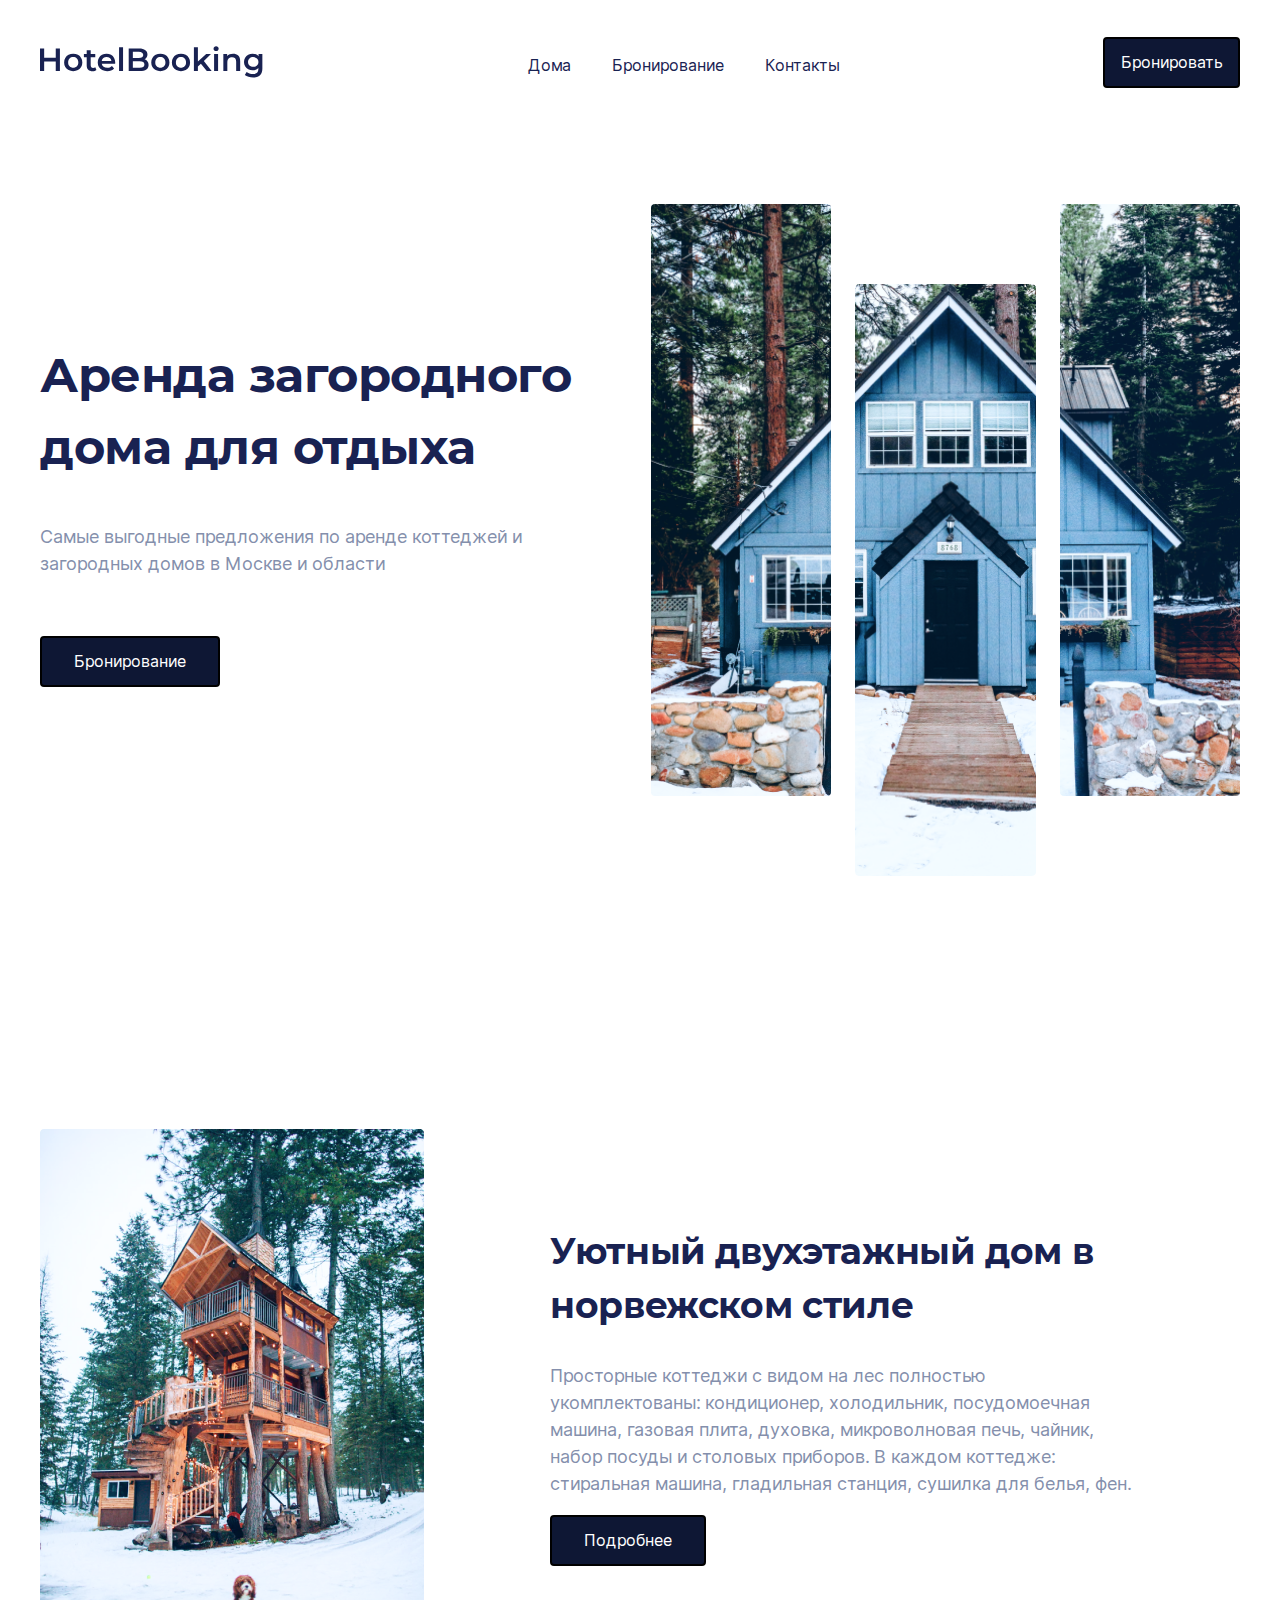
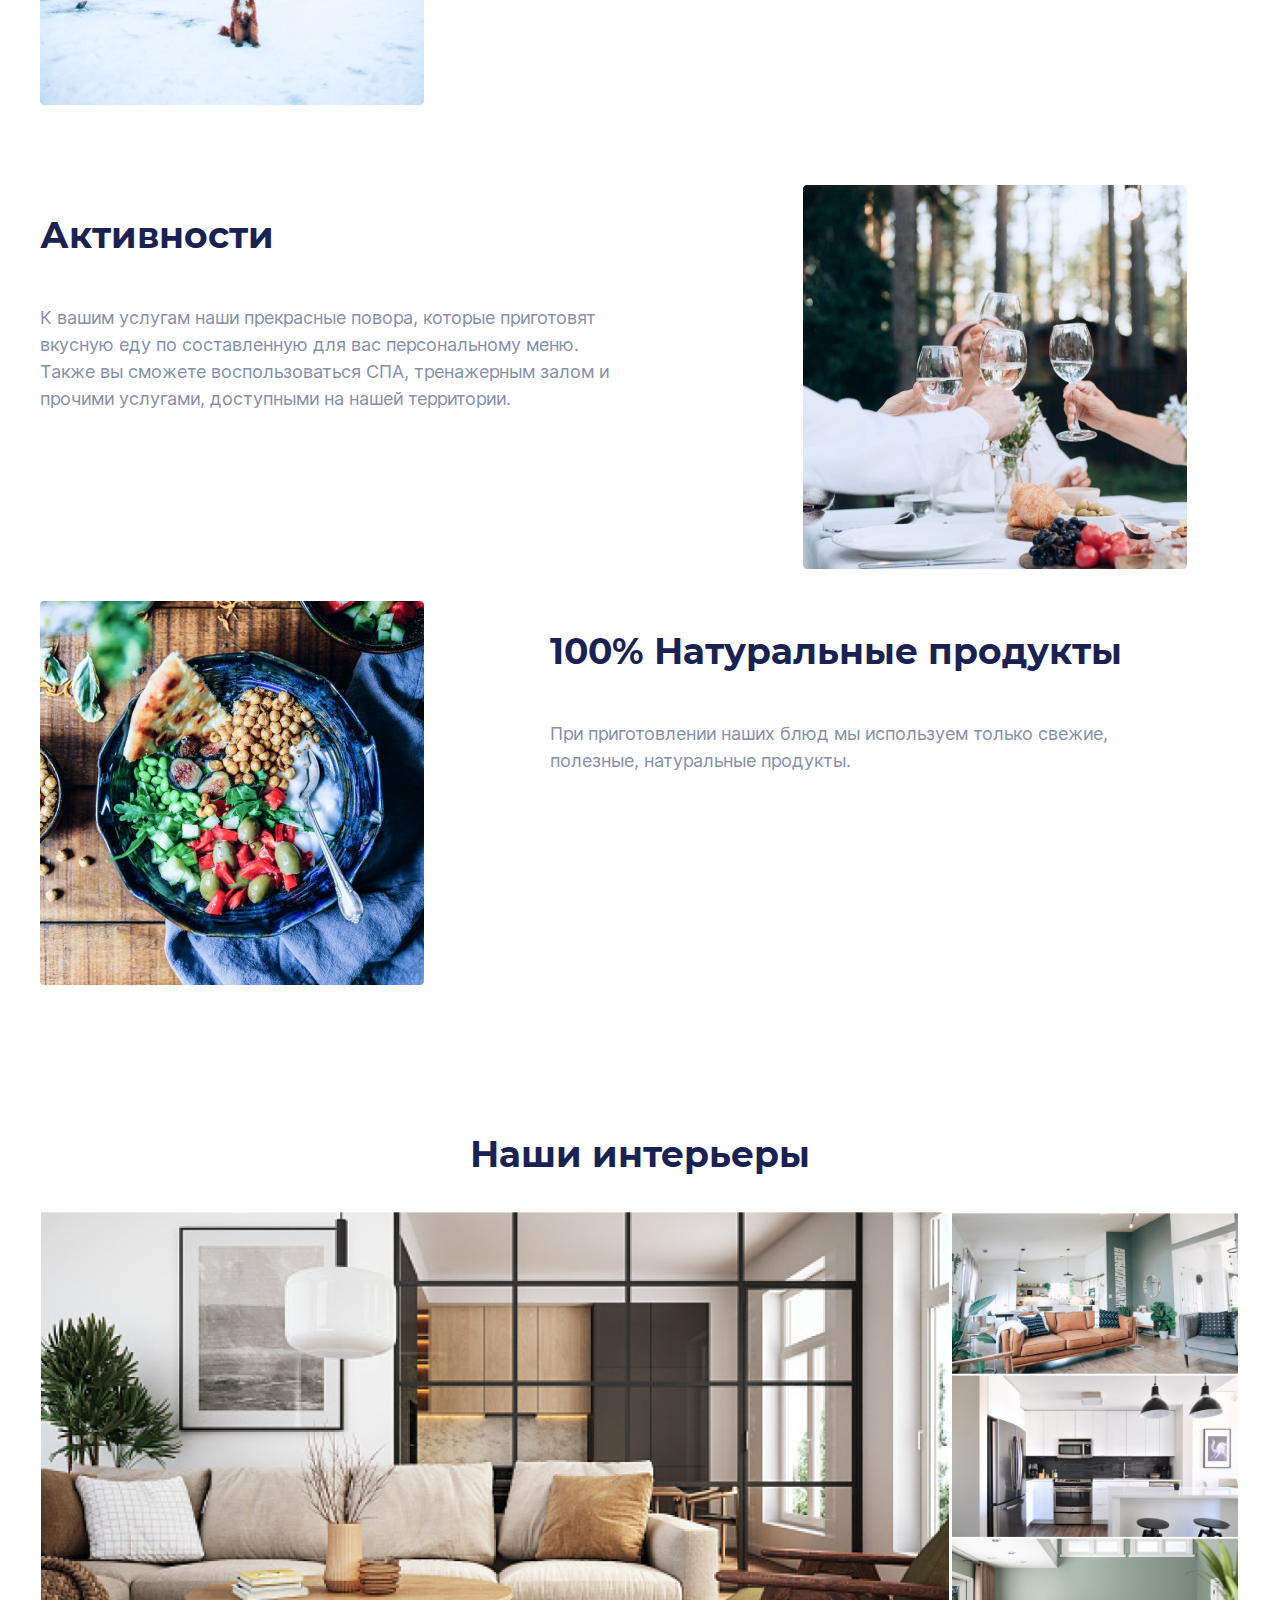
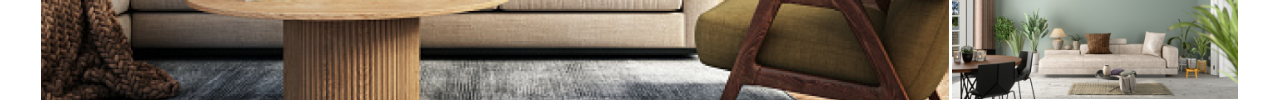
==== index.html @ 52846fe8 "add two sections" ====
<!DOCTYPE html>
<html lang="ru">
<head>
	<meta charset="UTF-8">
	<title>HotelBooking</title>
	<link href="page/index.css" rel="stylesheet">
</head>
<body class="page">
	<header class="header">
		<div class="header__content">
			<div class="header__logo"></div>
			<nav class="header__menu">
				<a class="header__menu-link ">Дома</a>
				<a class="header__menu-link ">Бронирование</a>
				<a class="header__menu-link ">Контакты</a>
			</nav>
			<div class="header__book-btn">
				<button class="default-btn default-btn_header">Бронировать</button>
			</div>
		</div>
	</header>
	<main class="content">
		<section class="first">
				<div class="first__content">
					<div class="text-area first__item">
						<h2 class="section-title section-title_first">Аренда загородного дома для отдыха</h2>
						<h3 class="section-subtitle section-subtitle_first">Самые выгодные предложения по аренде коттеджей и
							загородных домов в Москве и области</h3>
						<div class="first__book-btn">
							<button class="default-btn default-btn_page">Бронирование</button>
						</div>
					</div>
					<figure class="image-area_1 first__item"><img alt="дом левая часть" class="first__image"
																  src="./images/meritt-thomas-u-Hb93V6IWI-unsplash_1.png">
					</figure>
					<figure class="image-area_2 first__item"><img alt="дом средная часть" class="first__image first__image_absolute"
																  src="./images/meritt-thomas-u-Hb93V6IWI-unsplash_2.png">
					</figure>
					<figure class="image-area_3 first__item"><img alt="дом правая часть" class="first__image"
																  src="./images/meritt-thomas-u-Hb93V6IWI-unsplash_3.png">
					</figure>
				</div>
		</section>

		<section class="about">
				<div class="about__content">
					<img class="about__image" src="./images/image_13.png" alt="высокий дом и собака">
					<div class="about__text">
						<h2 class="about__title">Уютный двухэтажный дом в норвежском стиле</h2>
						<p class="about__paragraph">Просторные коттеджи с видом на лес полностью укомплектованы: кондиционер,
							холодильник, посудомоечная машина, газовая плита, духовка, микроволновая печь,
							чайник, набор посуды и столовых приборов. В каждом коттедже: стиральная машина, гладильная станция,
							сушилка для белья, фен.</p>
						<div class="about__btn">
							<button class="default-btn default-btn_page">Подробнее</button>
						</div>
					</div>
				</div>
		</section>

		<section class="activities">
			<ul class="activity__list">
				<li class="activity__item">
					<div class="activity__content">
						<h2 class="activity__title">Активности</h2>
						<p class="activity__text">
							К вашим услугам наши прекрасные повора,
							которые приготовят вкусную еду по составленную для вас персональному меню.
							 Также вы сможете воспользоваться СПА,
							тренажерным залом и прочими услугами, доступными на нашей территории.
						</p>
					</div>
					<img src="./images/image_21.png" alt="звон бакалов" class="activity__image">
				</li>
				<li class="activity__item">
					<img src="./images/image_18.jpg" alt="блюдо с фасолью" class="activity__image">
					<div class="activity__content">
						<h2 class="activity__title">100% Натуральные продукты</h2>
						<p class="activity__text">
							При приготовлении наших блюд мы используем только свежие, полезные,
							натуральные продукты.
						</p>
					</div>
				</li>
			</ul>
		</section>
		<section class="interiors">
			<h2 class="interiors__title">Наши интерьеры</h2>
			<ul class="interiors__list">
				<li class="interiors__item"><img src="images/image_22.png" class="interiors__image-main"></li>
				<li class="interiors__item">
					<ul class="interiors__multi-items">
						<li class="interiors__item"><img src="images/image_25.png" class="interiors__image"></li>
						<li class="interiors__item"><img src="images/image_26.png" class="interiors__image"></li>
						<li class="interiors__item"><img src="images/image_27.png" class="interiors__image"></li>
					</ul>
				</li>
			</ul>
		</section>

	</main>
</body>
</html>
---- page/index.css ----
@import url(../vendor/normalize.css);
@import url(../fonts/fonts.css);
@import url(../blocks/page/page.css);
@import url(../blocks/content/content.css);

@import url(../blocks/default-btn/default-btn.css);
@import url(../blocks/default-btn/_header/default-btn_header.css);
@import url(../blocks/default-btn/_page/default-btn_page.css);

@import url(../blocks/section-title/section-title.css);
@import url(../blocks/section-subtitle/section-subtitle.css);

@import url(../blocks/container/container.css);

@import url(../blocks/header/header.css);
@import url(../blocks/header/__content/header__content.css);
@import url(../blocks/header/__logo/header__logo.css);
@import url(../blocks/header/__menu/header__menu.css);
@import url(../blocks/header/__book-btn/header__book-btn.css);
@import url(../blocks/header/__menu-link/header__menu-link.css);

@import url(../blocks/first/first.css);
@import url(../blocks/first/__content/first__content.css);
@import url(../blocks/section-title/_first/section-first_title.css);
@import url(../blocks/section-subtitle/_first/section-subtitle_first.css);
@import url(../blocks/first/__book-btn/first__book-btn.css);
@import url(../blocks/first/__item/first__item.css);
@import url(../blocks/first/__image/first__image.css);

@import url(../blocks/about/about.css);
@import url(../blocks/about/__content/about__content.css);
@import url(../blocks/about/__btn/about__btn.css);
@import url(../blocks/about/__image/about__image.css);
@import url(../blocks/about/__paragraph/about__paragraph.css);
@import url(../blocks/about/__text/about__text.css);
@import url(../blocks/about/__title/about__title.css);

@import url(../blocks/activities/activites.css);
@import url(../blocks/activity/activity.css);
@import url(../blocks/activity/__image/activity__image.css);
@import url(../blocks/activity/__list/activity__list.css);
@import url(../blocks/activity/__item/activity__item.css);
@import url(../blocks/activity/__title/activity__title.css);
@import url(../blocks/activity/__text/activity__text.css);
@import url(../blocks/activity/__content/activity_content.css);

@import url(../blocks/interiors/interiors.css);
@import url(../blocks/interiors/__title/interiors__title.css);
@import url(../blocks/interiors/__list/interiors__list.css);
@import url(../blocks/interiors/__item/interiors__item.css);
@import url(../blocks/interiors/__image/interiors__image.css);
@import url(../blocks/interiors/__image-main/interiors__image-main.css);
@import url(../blocks/interiors/__multi-items/interiors__multi-items.css);
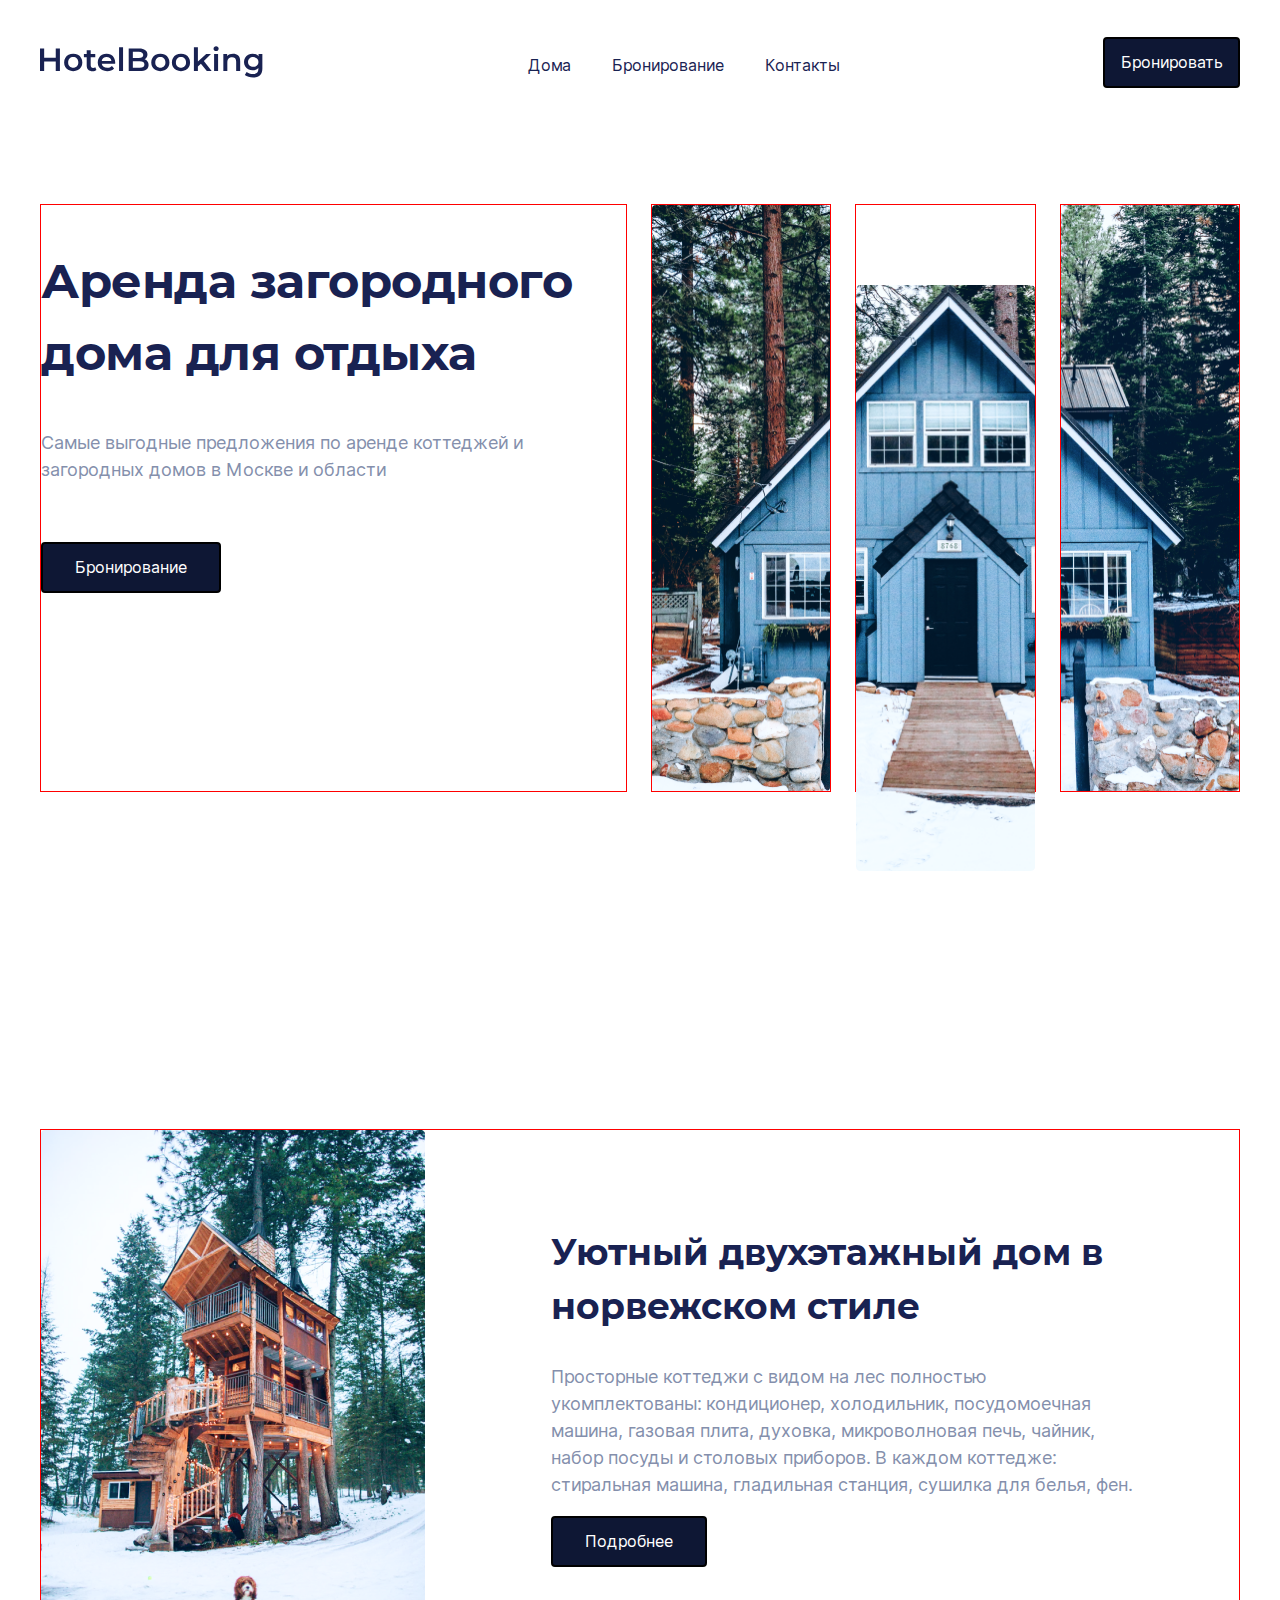
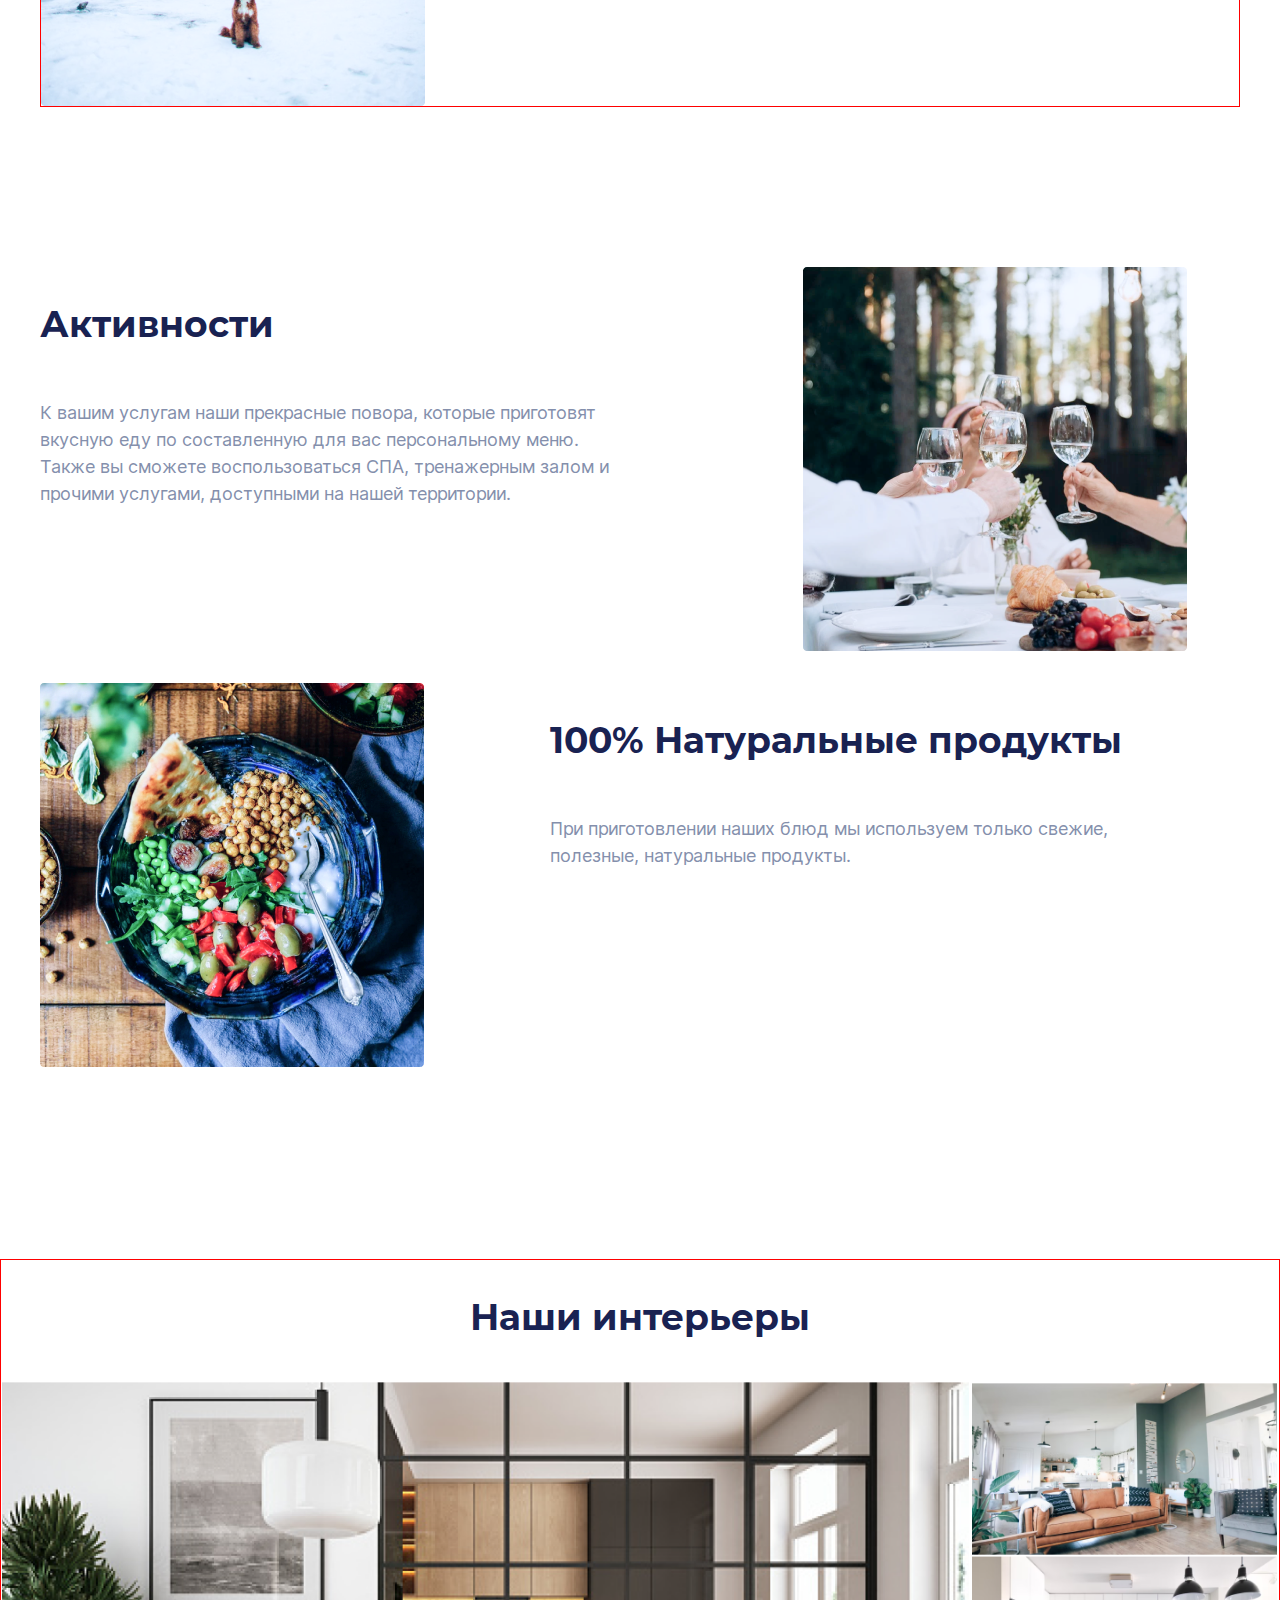
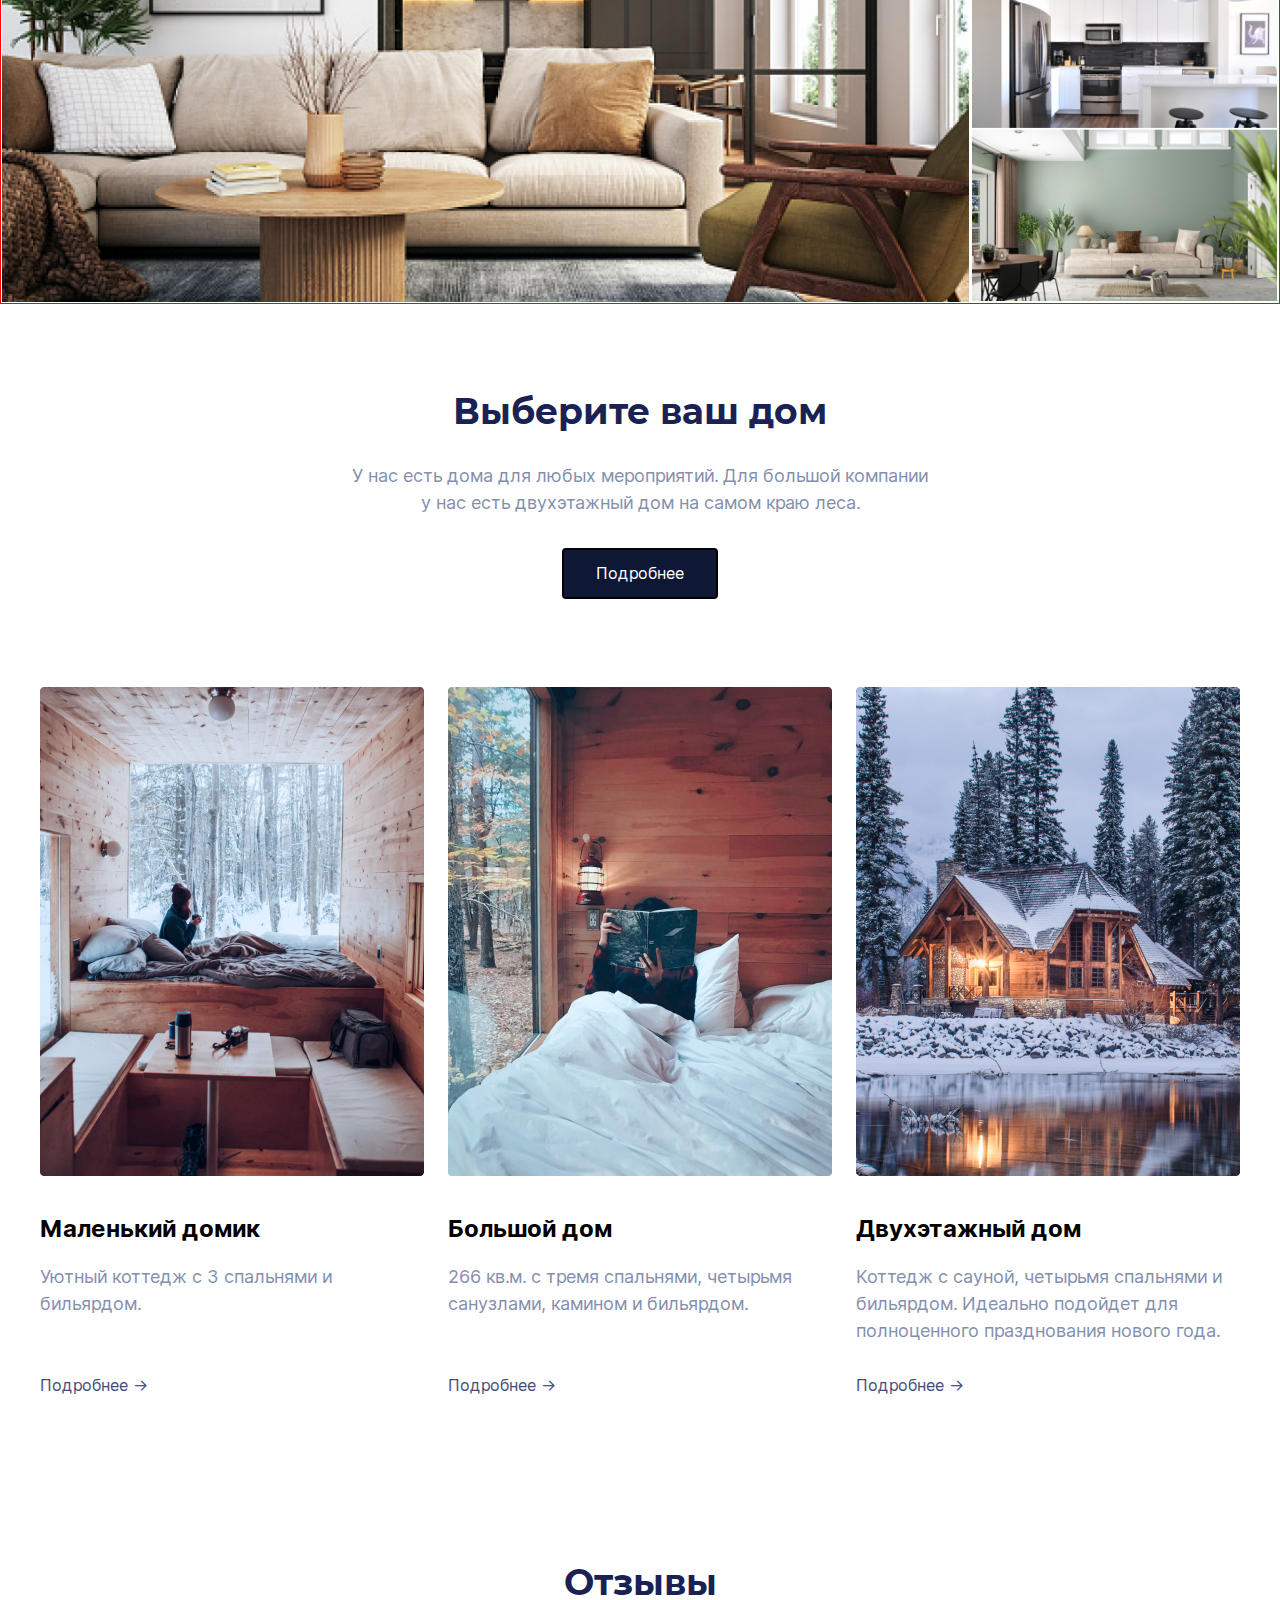
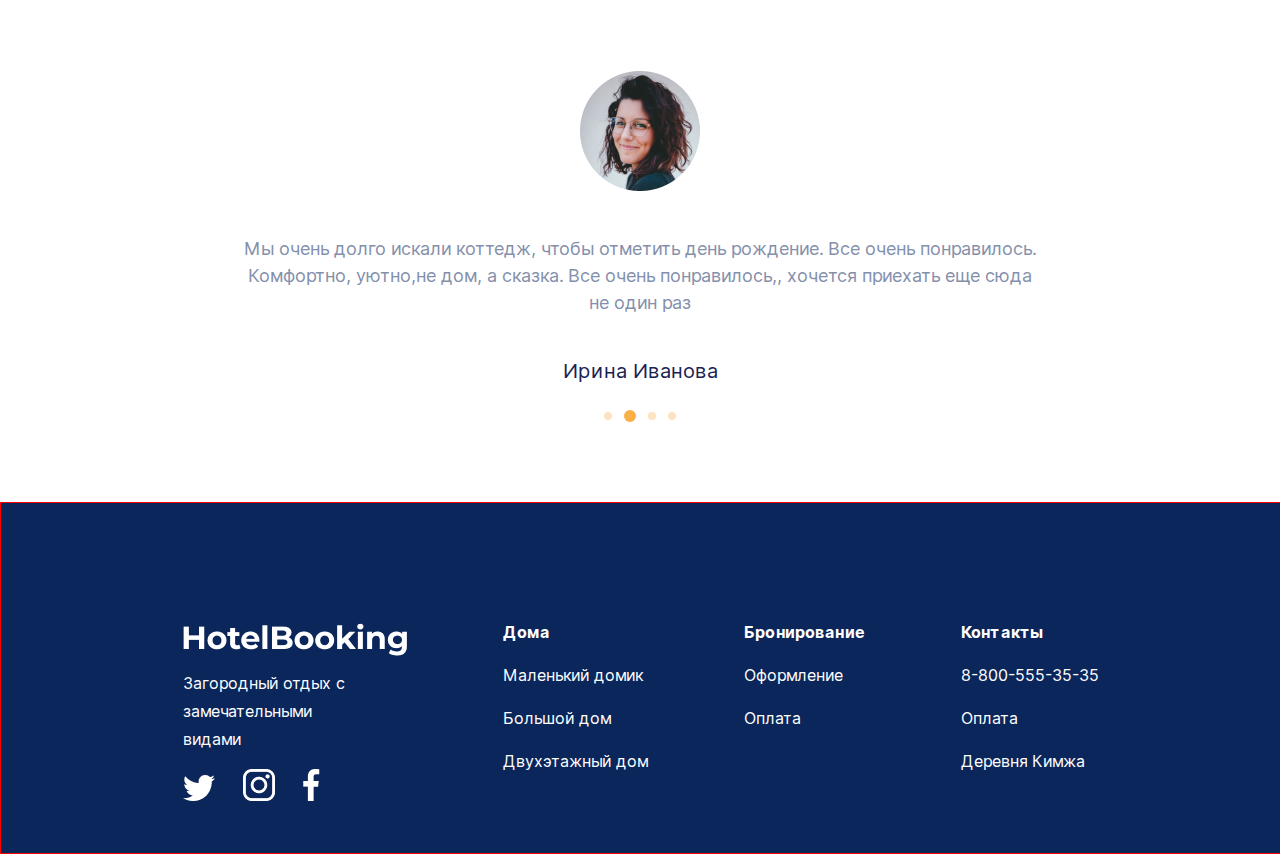
==== commit 746f19fd: "красные  секции на проверку" ====
--- a/index.html
+++ b/index.html
@@ -6,7 +6,8 @@
 	<link href="page/index.css" rel="stylesheet">
 </head>
 <body class="page">
-	<header class="header">
+<header class="header">
+	<div class="container">
 		<div class="header__content">
 			<div class="header__logo"></div>
 			<nav class="header__menu">
@@ -18,88 +19,206 @@
 				<button class="default-btn default-btn_header">Бронировать</button>
 			</div>
 		</div>
-	</header>
-	<main class="content">
-		<section class="first">
-				<div class="first__content">
-					<div class="text-area first__item">
-						<h2 class="section-title section-title_first">Аренда загородного +	</div>
+</header>
+
+<main>
+	<section class="first">
+		<div class="container">
+			<div class="first__content">
+				<div class="text-area first__item">
+					<h2 class="first__title">Аренда загородного  дома для отдыха</h2>
-						<h3 class="section-subtitle section-subtitle_first">Самые выгодные предложения по аренде коттеджей и
-							загородных домов в Москве и области</h3>
-						<div class="first__book-btn">
-							<button class="default-btn default-btn_page">Бронирование</button>
+					<h3 class="subtitle first__subtitle">Самые выгодные предложения по аренде коттеджей и
+						загородных домов в Москве и области</h3>
+					<div class="first__book-btn">
+						<button class="default-btn default-btn_page">Бронирование</button>
+					</div>
+				</div>
+				<figure class="image-area_1 first__item"><img alt="дом левая часть" class="first__image"
+				                                              src="./images/meritt-thomas-u-Hb93V6IWI-unsplash_1.png">
+				</figure>
+				<figure class="image-area_2 first__item"><img alt="дом средная часть"
+				                                              class="first__image first__image_absolute"
+				                                              src="./images/meritt-thomas-u-Hb93V6IWI-unsplash_2.png">
+				</figure>
+				<figure class="image-area_3 first__item"><img alt="дом правая часть" class="first__image"
+				                                              src="./images/meritt-thomas-u-Hb93V6IWI-unsplash_3.png">
+				</figure>
+			</div>
+		</div>
+	</section>
+
+	<section class="about">
+		<div class="container">
+			<div class="about__content">
+				<img class="about__image" src="./images/image_13.png" alt="высокий дом и собака">
+				<div class="about__text">
+					<h2 class="title about__title">Уютный двухэтажный дом в норвежском стиле</h2>
+					<p class="subtitle about__paragraph">Просторные коттеджи с видом на лес полностью укомплектованы:
+						кондиционер,
+						холодильник, посудомоечная машина, газовая плита, духовка, микроволновая печь,
+						чайник, набор посуды и столовых приборов. В каждом коттедже: стиральная машина, гладильная
+						станция,
+						сушилка для белья, фен.</p>
+					<div class="about__btn">
+						<button class="default-btn default-btn_page">Подробнее</button>
+					</div>
+				</div>
+			</div>
+		</div>
+	</section>
+
+	<div class="container">
+	<section class="activities">
+		<ul class="activity__list">
+			<li class="activity__item">
+				<div class="activity__content">
+					<h2 class="title activity__title">Активности</h2>
+					<p class="subtitle activity__text">
+						К вашим услугам наши прекрасные повора,
+						которые приготовят вкусную еду по составленную для вас персональному меню.
+						Также вы сможете воспользоваться СПА,
+						тренажерным залом и прочими услугами, доступными на нашей территории.
+					</p>
+				</div>
+				<img src="./images/image_21.png" alt="звон бакалов" class="activity__image">
+			</li>
+			<li class="activity__item">
+				<img src="./images/image_18.jpg" alt="блюдо с фасолью" class="activity__image">
+				<div class="activity__content">
+					<h2 class="title activity__title">100% Натуральные продукты</h2>
+					<p class="subtitle activity__text">
+						При приготовлении наших блюд мы используем только свежие, полезные,
+						натуральные продукты.
+					</p>
+				</div>
+			</li>
+		</ul>
+	</section>
+	</div>
+
+
+	<section class="interiors">
+		<h2 class="title interiors__title">Наши интерьеры</h2>
+		<ul class="interiors__list">
+			<li class="interiors__item"><img src="images/image_22.png" class="interiors__image-main"></li>
+			<li class="interiors__item">
+				<ul class="interiors__multi-items">
+					<li class="interiors__item"><img src="images/image_25.png" class="interiors__image"></li>
+					<li class="interiors__item"><img src="images/image_26.png" class="interiors__image"></li>
+					<li class="interiors__item"><img src="images/image_27.png" class="interiors__image"></li>
+				</ul>
+			</li>
+		</ul>
+	</section>
+
+	<section class="reservation">
+		<div class="container">
+			<div class="title reservation__title">Выберите ваш дом</div>
+			<div class="subtitle reservation__subtitle">У нас есть дома для любых мероприятий. Для большой компании у
+				нас
+				есть двухэтажный дом на самом краю леса.
+			</div>
+			<div class="reservation__btn">
+				<button class="default-btn default-btn_page">Подробнее</button>
+			</div>
+			<ul class="reservation__items">
+				<li>
+					<div class="reservation__item">
+						<img src="images/reservation_1.png" class="reservation__image" alt="Маленький домик">
+						<div class="reservation__item-title">Маленький домик</div>
+						<div class="subtitle reservation__item-paragraph">Уютный коттедж с 3 спальнями и бильярдом.
 						</div>
-					</div>
-					<figure class="image-area_1 first__item"><img alt="дом левая часть" class="first__image"
-																  src="./images/meritt-thomas-u-Hb93V6IWI-unsplash_1.png">
-					</figure>
-					<figure class="image-area_2 first__item"><img alt="дом средная часть" class="first__image first__image_absolute"
-																  src="./images/meritt-thomas-u-Hb93V6IWI-unsplash_2.png">
-					</figure>
-					<figure class="image-area_3 first__item"><img alt="дом правая часть" class="first__image"
-																  src="./images/meritt-thomas-u-Hb93V6IWI-unsplash_3.png">
-					</figure>
-				</div>
-		</section>
-
-		<section class="about">
-				<div class="about__content">
-					<img class="about__image" src="./images/image_13.png" alt="высокий дом и собака">
-					<div class="about__text">
-						<h2 class="about__title">Уютный двухэтажный дом в норвежском стиле</h2>
-						<p class="about__paragraph">Просторные коттеджи с видом на лес полностью укомплектованы: кондиционер,
-							холодильник, посудомоечная машина, газовая плита, духовка, микроволновая печь,
-							чайник, набор посуды и столовых приборов. В каждом коттедже: стиральная машина, гладильная станция,
-							сушилка для белья, фен.</p>
-						<div class="about__btn">
-							<button class="default-btn default-btn_page">Подробнее</button>
+						<div class="reservation__item-link">Подробнее &rarr;</div>
+					</div>
+				</li>
+				<li>
+					<div class="reservation__item">
+						<img src="images/reservation_2.png" class="reservation__image" alt="Большой дом">
+						<div class="reservation__item-title">Большой дом</div>
+						<div class="subtitle  reservation__item-paragraph">266 кв.м. с тремя спальнями, четырьмя
+							санузлами,
+							камином и бильярдом.
 						</div>
-					</div>
-				</div>
-		</section>
-
-		<section class="activities">
-			<ul class="activity__list">
-				<li class="activity__item">
-					<div class="activity__content">
-						<h2 class="activity__title">Активности</h2>
-						<p class="activity__text">
-							К вашим услугам наши прекрасные повора,
-							которые приготовят вкусную еду по составленную для вас персональному меню.
-							 -Также вы сможете воспользоваться СПА,
-							тренажерным залом и прочими услугами, доступными на нашей территории.
-						</p>
-					</div>
-					<img src="./images/image_21.png" alt="звон бакалов" class="activity__image">
+						<div class="reservation__item-link">Подробнее &rarr;</div>
+					</div>
 				</li>
-				<li class="activity__item">
-					<img src="./images/image_18.jpg" alt="блюдо с фасолью" class="activity__image">
-					<div class="activity__content">
-						<h2 class="activity__title">100% Натуральные продукты</h2>
-						<p class="activity__text">
-							При приготовлении наших блюд мы используем только свежие, полезные,
-							натуральные продукты.
-						</p>
+				<li>
+					<div class="reservation__item">
+						<img src="images/reservation_3.png" class="reservation__image" alt="Двухэтажный дом">
+						<div class="reservation__item-title">Двухэтажный дом</div>
+						<div class="subtitle  reservation__item-paragraph">Коттедж с сауной, четырьмя спальнями и
+							бильярдом. Идеально подойдет для полноценного празднования нового года.
+						</div>
+						<div class="reservation__item-link">Подробнее &rarr;</div>
 					</div>
 				</li>
 			</ul>
-		</section>
-		<section class="interiors">
-			<h2 class="interiors__title">Наши интерьеры</h2>
-			<ul class="interiors__list">
-				<li class="interiors__item"><img src="images/image_22.png" class="interiors__image-main"></li>
-				<li class="interiors__item">
-					<ul class="interiors__multi-items">
-						<li class="interiors__item"><img src="images/image_25.png" class="interiors__image"></li>
-						<li class="interiors__item"><img src="images/image_26.png" class="interiors__image"></li>
-						<li class="interiors__item"><img src="images/image_27.png" class="interiors__image"></li>
-					</ul>
-				</li>
-			</ul>
-		</section>
-
-	</main>
+		</div>
+	</section>
+
+	<section class="reviews">
+		<div class="container">
+			<div class="title reviews__title">Отзывы</div>
+			<div class="reviews__avatar">
+				<img src="images/reviews_face.png" class="reviews__image" alt="Девушка"></div>
+			<div class="subtitle reviews__subtitle">Мы очень долго искали коттедж, чтобы отметить день рождение.
+				Все очень понравилось. Комфортно, уютно,не дом, а сказка. Все очень понравилось,, хочется приехать еще
+				сюда
+				не один раз
+			</div>
+			<div class="reviews__fio">Ирина Иванова</div>
+			<div class="reviews__tab-control">
+					<div class="reviews__tab-control-item"></div>
+					<div class="reviews__tab-control-item reviews__tab-control-item_selected"></div>
+					<div class="reviews__tab-control-item"></div>
+					<div class="reviews__tab-control-item"></div>
+			</div>
+		</div>
+	</section>
+
+	<footer class="footer">
+		<div class="container">
+			<div class="footer__columns">
+				<div class="footer__column">
+					<img src="images/HotelBooking.png">
+					<p class="footer__info">Загородный отдых с замечательными видами</p>
+					<nav>
+						<a href="#" class="footer__column-link">
+							<img src="./images/twitter.png" alt="иконка_1" class="footer__social-icon"></a>
+						<a href="#" class="footer__column-link">
+							<img src="./images/instagram.png" alt="иконка_2" class="footer__social-icon"></a>
+						<a href="#" class="footer__column-link">
+							<img src="./images/facebook.png" alt="иконка_2" class="footer__social-icon"></a>
+					</nav>
+				</div>
+				<div class="footer__column">
+					<h4 class="footer__column-heading">Дома</h4>
+					<nav class="footer__column-links">
+						<a href="#" class="footer__column-link">Маленький домик</a>
+						<a href="#" class="footer__column-link">Большой дом</a>
+						<a href="#" class="footer__column-link">Двухэтажный дом</a>
+					</nav>
+				</div>
+				<div class="footer__column">
+					<h4 class="footer__column-heading">Бронирование</h4>
+					<nav class="footer__column-links">
+						<a href="#" class="footer__column-link">Оформление</a>
+						<a href="#" class="footer__column-link">Оплата</a>
+					</nav>
+				</div>
+				<div class="footer__column">
+					<h4 class="footer__column-heading">Контакты</h4>
+					<div class="footer__column-links">
+						<p class="footer__column-link">8-800-555-35-35</p>
+						<p class="footer__column-link">Оплата</p>
+						<p class="footer__column-link">Деревня Кимжа</p>
+					</div>
+				</div>
+			</div>
+		</div>
+	</footer>
+</main>
 </body>
 </html>--- a/page/index.css
+++ b/page/index.css
@@ -7,8 +7,8 @@
 @import url(../blocks/default-btn/_header/default-btn_header.css);
 @import url(../blocks/default-btn/_page/default-btn_page.css);
 
-@import url(../blocks/section-title/section-title.css);
-@import url(../blocks/section-subtitle/section-subtitle.css);
+@import url(../blocks/title/title.css);
+@import url(../blocks/subtitle/subtitle.css);
 
 @import url(../blocks/container/container.css);
 
@@ -21,8 +21,8 @@
 
 @import url(../blocks/first/first.css);
 @import url(../blocks/first/__content/first__content.css);
-@import url(../blocks/section-title/_first/section-first_title.css);
-@import url(../blocks/section-subtitle/_first/section-subtitle_first.css);
+@import url(../blocks/first/__title/firts__title.css);
+@import url(../blocks/first/__subtitle/first__subtitle.css);
 @import url(../blocks/first/__book-btn/first__book-btn.css);
 @import url(../blocks/first/__item/first__item.css);
 @import url(../blocks/first/__image/first__image.css);
@@ -53,3 +53,34 @@
 @import url(../blocks/interiors/__multi-items/interiors__multi-items.css);
 
 
+@import url(../blocks/reservation/reservation.css);
+@import url(../blocks/reservation/__btn/reservation__btn.css);
+@import url(../blocks/reservation/__image/reservation__image.css);
+@import url(../blocks/reservation/__item/reservation__item.css);
+@import url(../blocks/reservation/__item-link/reservation__item-link.css);
+@import url(../blocks/reservation/__item-paragraph/reservation__item-paragraph.css);
+@import url(../blocks/reservation/__item-title/reservation__item-title.css);
+@import url(../blocks/reservation/__items/reservation__items.css);
+@import url(../blocks/reservation/__subtitle/reservation__subtitle.css);
+@import url(../blocks/reservation/__title/reservation__title.css);
+
+@import url(../blocks/reviews/reviews.css);
+
+@import url(../blocks/reviews/__title/reviews__title.css);
+@import url(../blocks/reviews/__avatar/reviews__avatar.css);
+@import url(../blocks/reviews/__fio/reviews__fio.css);
+@import url(../blocks/reviews/__subtitle/reviews__subtitle.css);
+@import url(../blocks/reviews/__tab-control/reviews__tab-control.css);
+@import url(../blocks/reviews/__image/reviews__image.css);
+@import url(../blocks/reviews/__tab-control-item/reviews__tab-control-item.css);
+@import url(../blocks/reviews/__tab-control-item/_selected/reviews__tab-control-item_selected.css);
+
+
+@import url(../blocks/footer/footer.css);
+@import url(../blocks/footer/__column/footer__column.css);
+@import url(../blocks/footer/__info/footer__info.css);
+@import url(../blocks/footer/__column-heading/footer__column-heading.css);
+@import url(../blocks/footer/__column-link/footer__column-link.css);
+@import url(../blocks/footer/__column-links/footer__column-links.css);
+@import url(../blocks/footer/__columns/footer__columns.css);
+@import url(../blocks/footer/__social-icon/footer__social-icon.css);
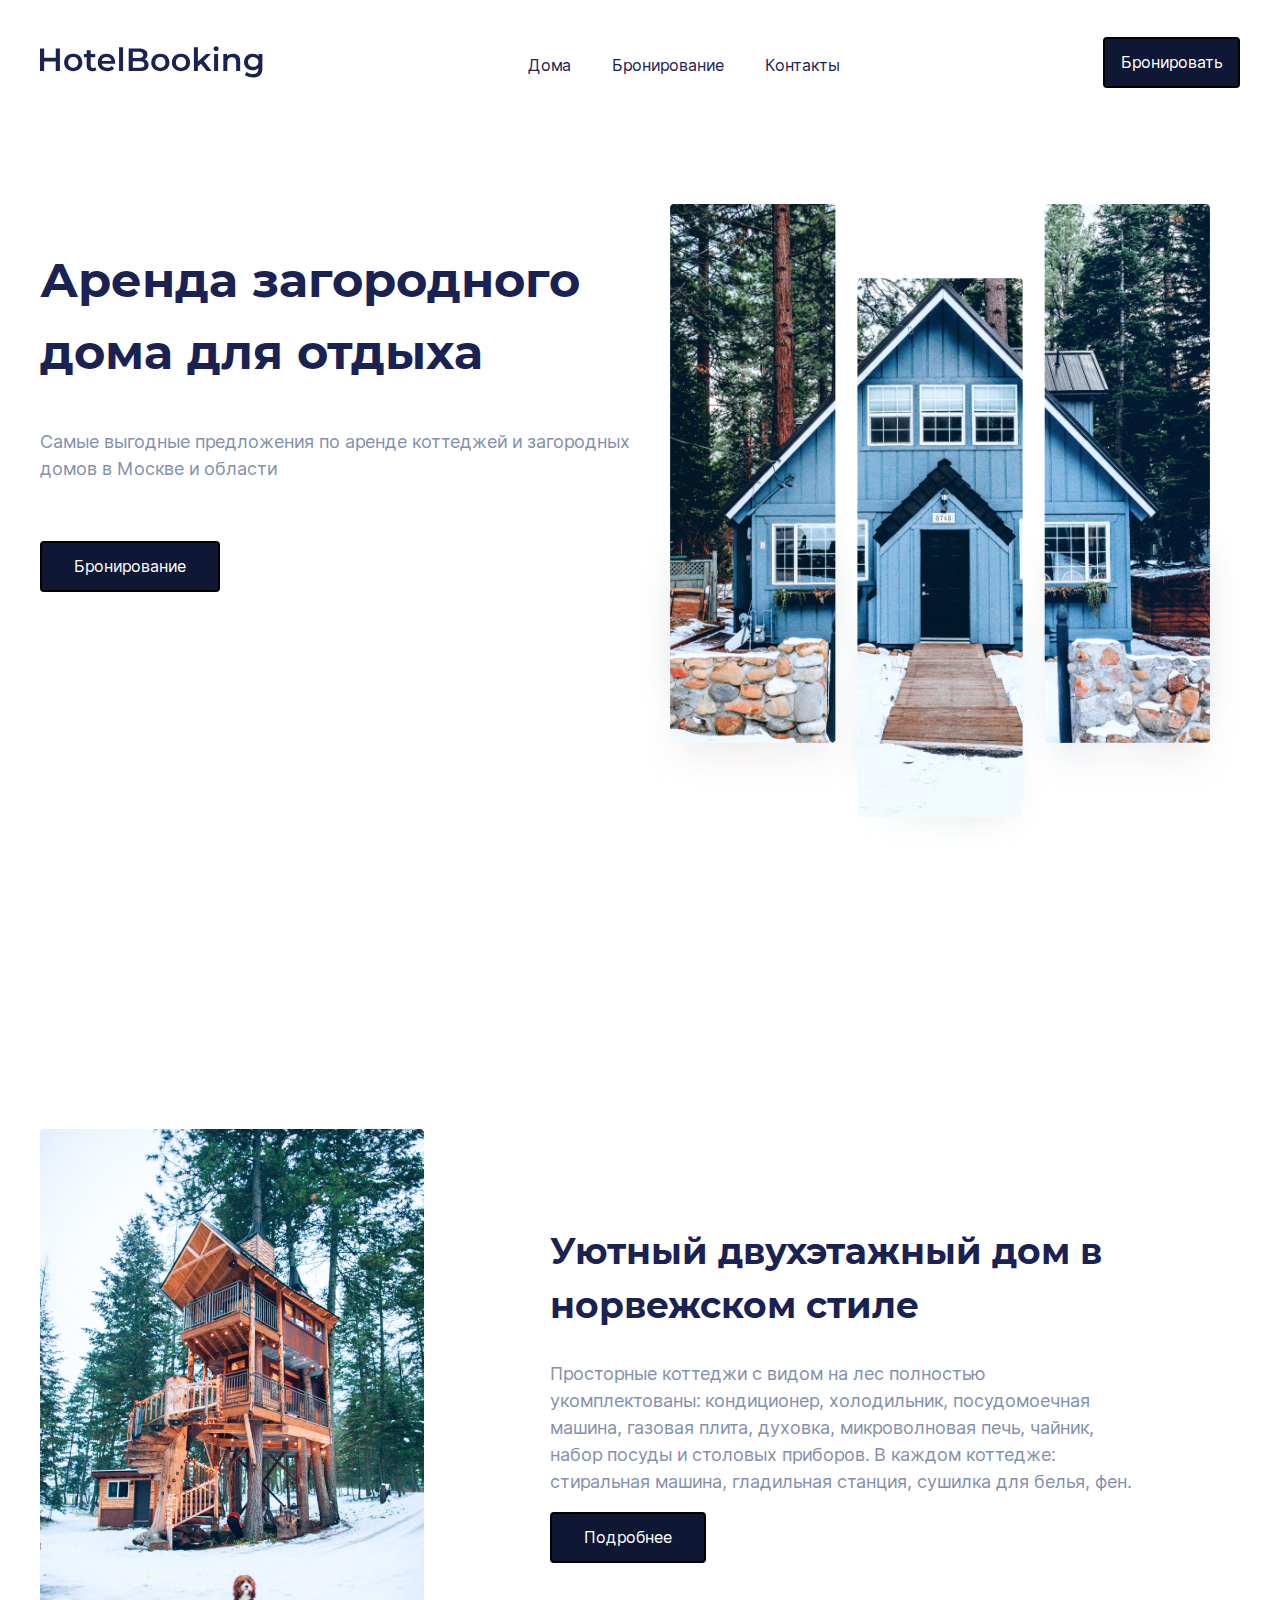
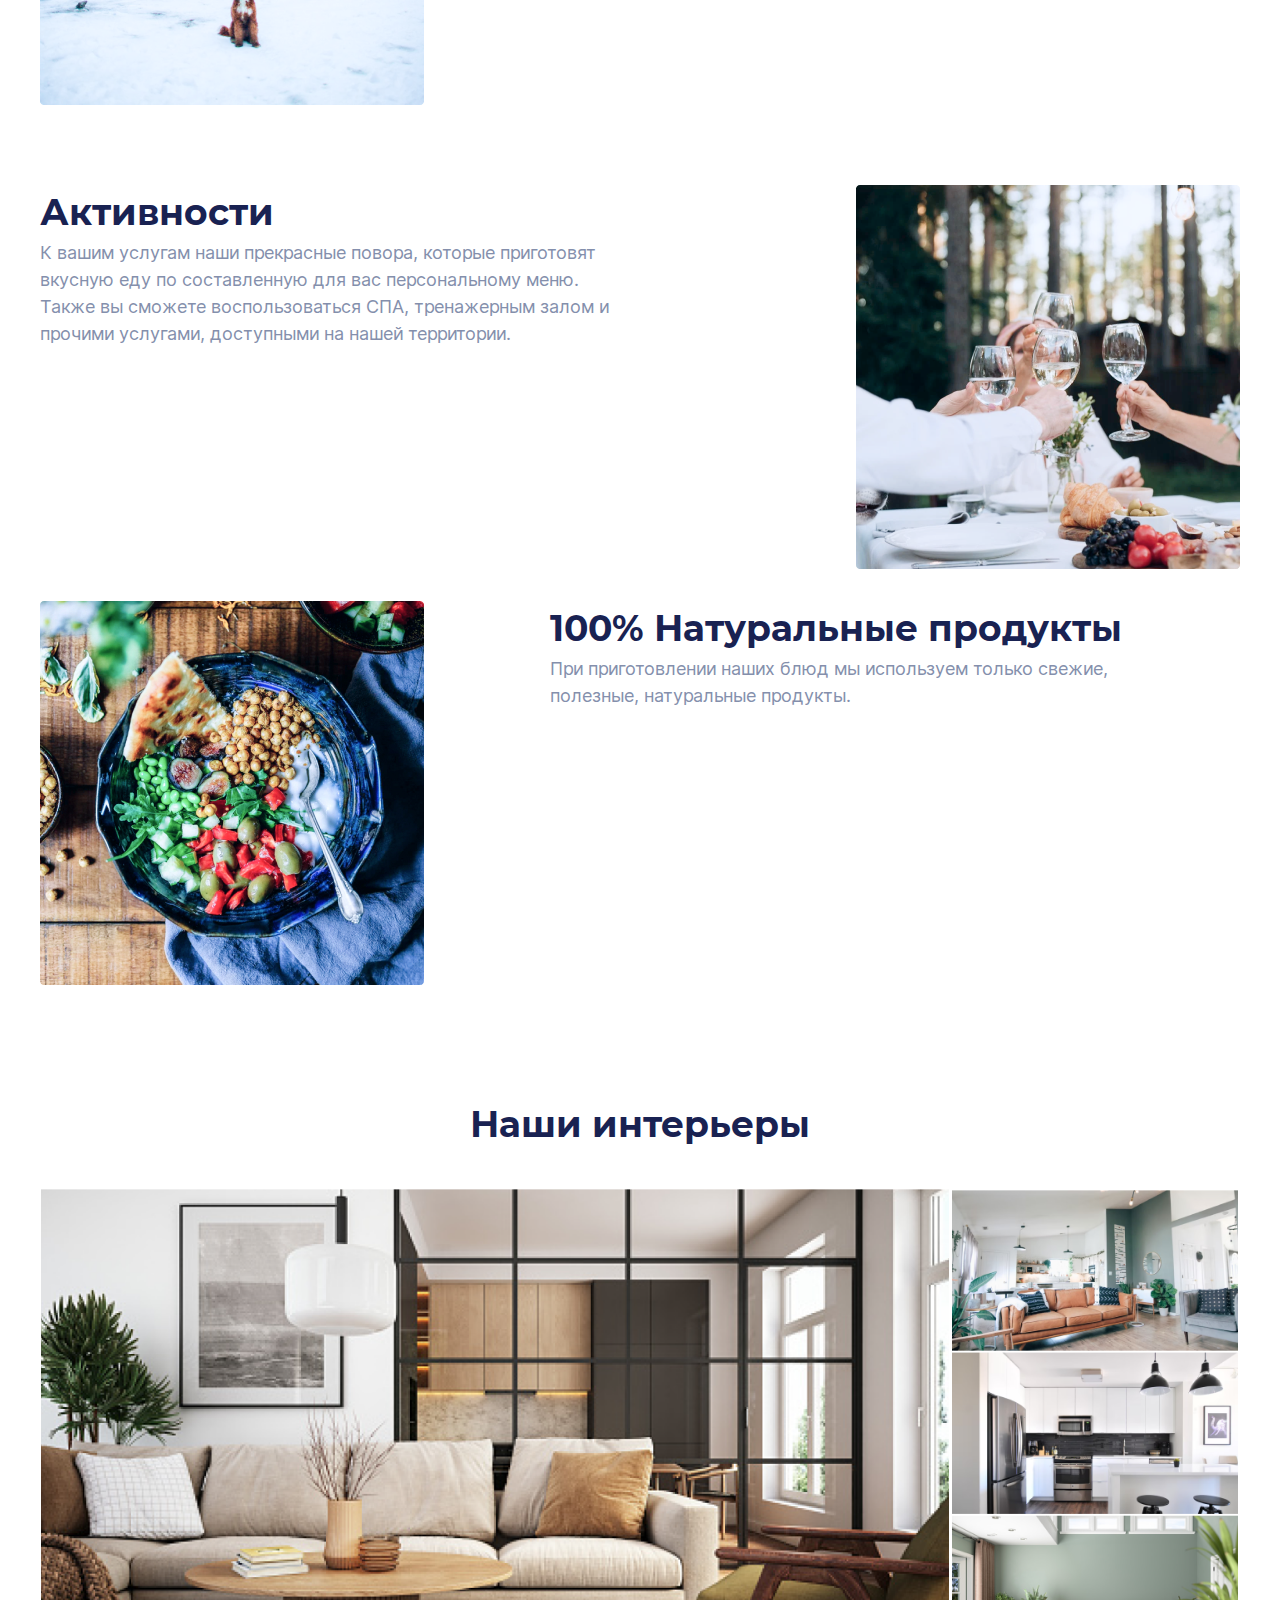
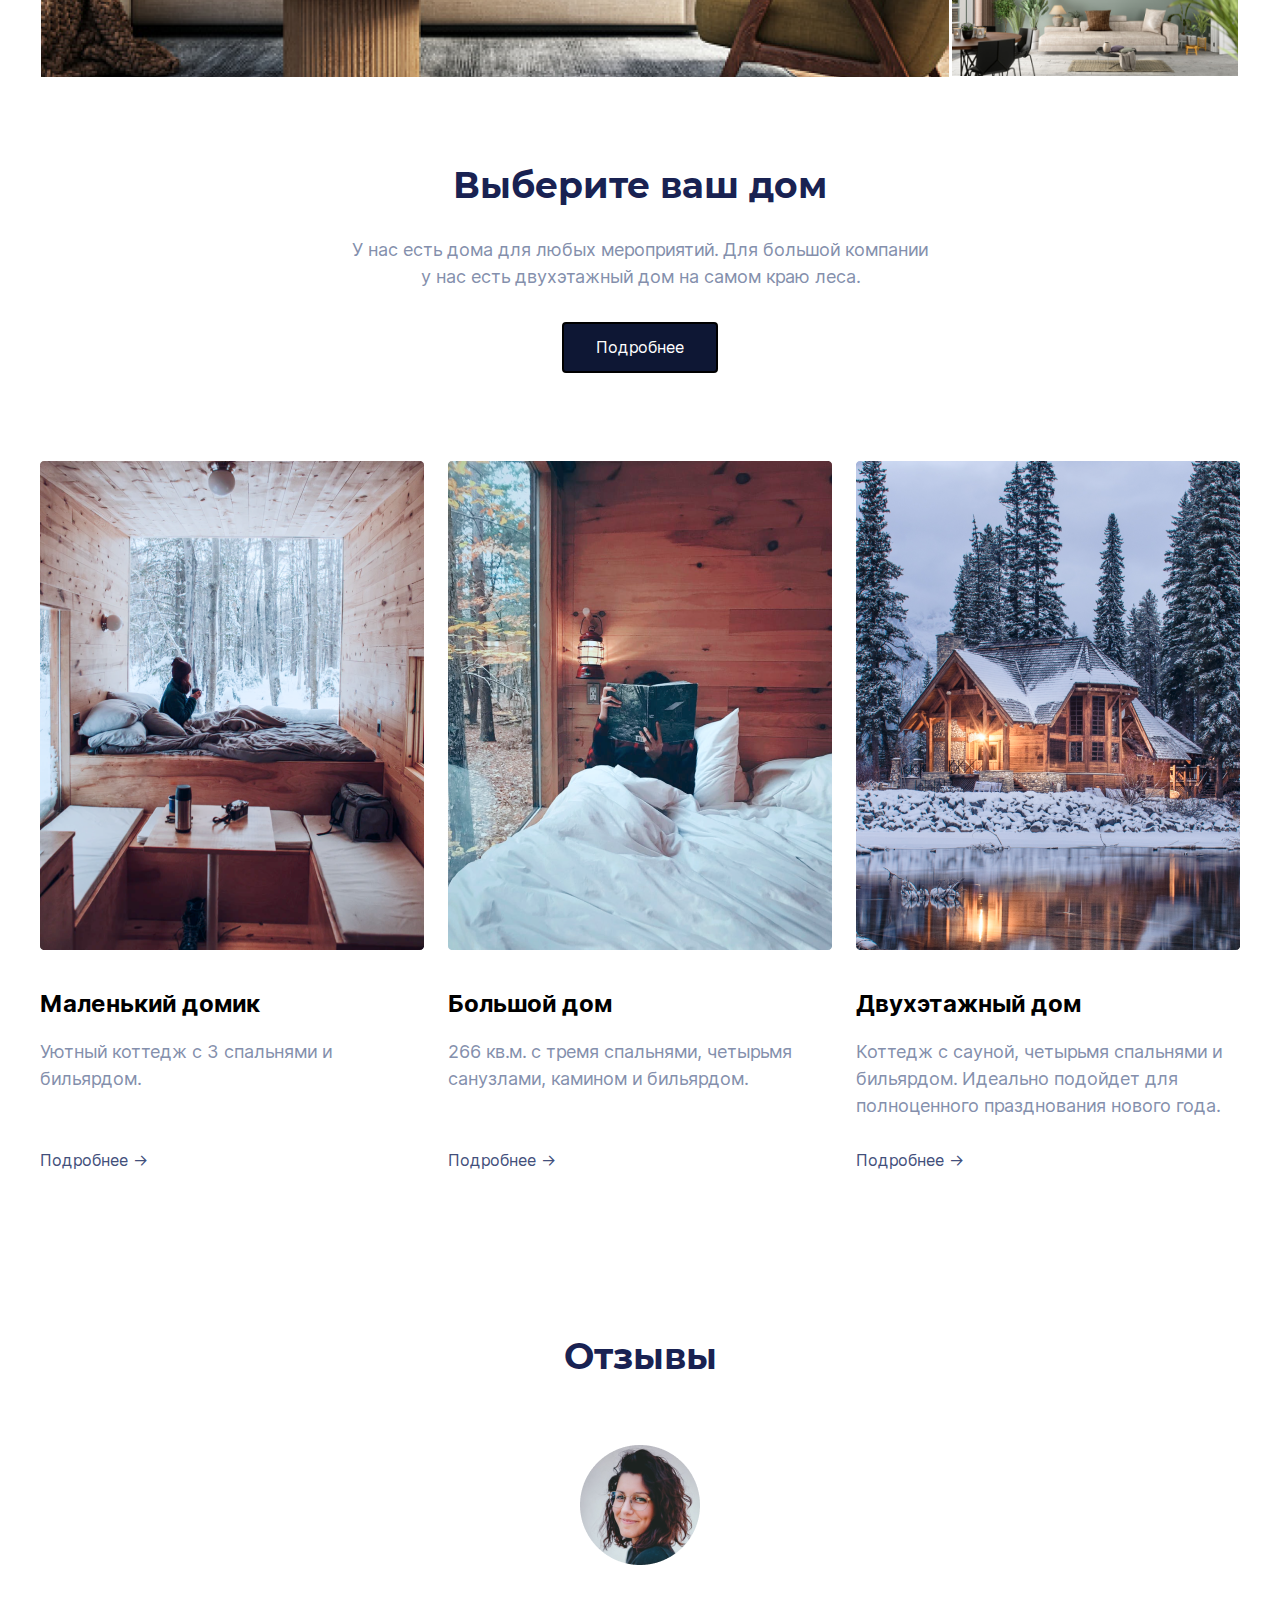
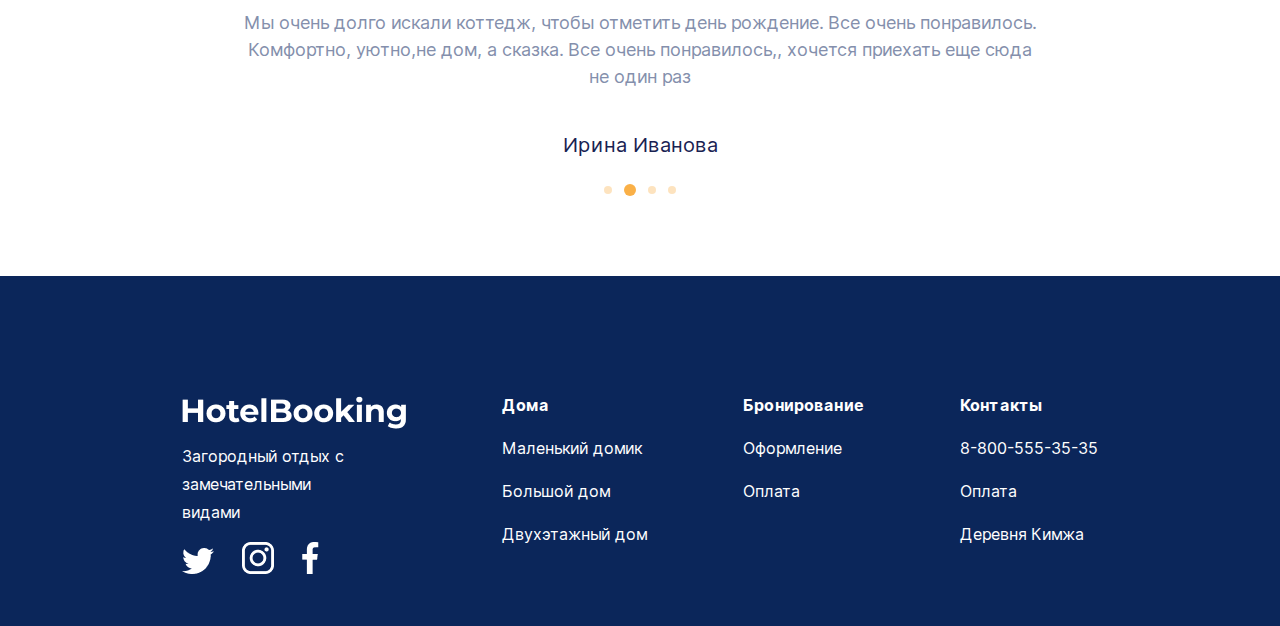
==== commit a175eb89: "+ правки" ====
--- a/index.html
+++ b/index.html
@@ -26,7 +26,7 @@
 	<section class="first">
 		<div class="container">
 			<div class="first__content">
-				<div class="text-area first__item">
+				<div class="first__item">
 					<h2 class="first__title">Аренда загородного  дома для отдыха</h2>
 					<h3 class="subtitle first__subtitle">Самые выгодные предложения по аренде коттеджей и
@@ -35,16 +35,12 @@
 						<button class="default-btn default-btn_page">Бронирование</button>
 					</div>
 				</div>
-				<figure class="image-area_1 first__item"><img alt="дом левая часть" class="first__image"
-				                                              src="./images/meritt-thomas-u-Hb93V6IWI-unsplash_1.png">
-				</figure>
-				<figure class="image-area_2 first__item"><img alt="дом средная часть"
-				                                              class="first__image first__image_absolute"
-				                                              src="./images/meritt-thomas-u-Hb93V6IWI-unsplash_2.png">
-				</figure>
-				<figure class="image-area_3 first__item"><img alt="дом правая часть" class="first__image"
-				                                              src="./images/meritt-thomas-u-Hb93V6IWI-unsplash_3.png">
-				</figure>
+
+				<div class="first__item">
+					<img alt="дом"
+					     class="first__image"
+					     src="./images/first_1.png">
+				</div>
 			</div>
 		</div>
 	</section>
@@ -69,53 +65,57 @@
 		</div>
 	</section>
 
-	<div class="container">
 	<section class="activities">
-		<ul class="activity__list">
-			<li class="activity__item">
-				<div class="activity__content">
-					<h2 class="title activity__title">Активности</h2>
-					<p class="subtitle activity__text">
-						К вашим услугам наши прекрасные повора,
-						которые приготовят вкусную еду по составленную для вас персональному меню.
-						Также вы сможете воспользоваться СПА,
-						тренажерным залом и прочими услугами, доступными на нашей территории.
-					</p>
-				</div>
-				<img src="./images/image_21.png" alt="звон бакалов" class="activity__image">
-			</li>
-			<li class="activity__item">
-				<img src="./images/image_18.jpg" alt="блюдо с фасолью" class="activity__image">
-				<div class="activity__content">
-					<h2 class="title activity__title">100% Натуральные продукты</h2>
-					<p class="subtitle activity__text">
-						При приготовлении наших блюд мы используем только свежие, полезные,
-						натуральные продукты.
-					</p>
-				</div>
-			</li>
-		</ul>
-	</section>
-	</div>
+		<div class="container">
+			<div class="activities__content">
+				<ul class="activity__list">
+					<li class="activity__item">
+						<div class="activity__content">
+							<h2 class="title activity__title">Активности</h2>
+							<p class="subtitle activity__text">
+								К вашим услугам наши прекрасные повора,
+								которые приготовят вкусную еду по составленную для вас персональному меню.
+								Также вы сможете воспользоваться СПА,
+								тренажерным залом и прочими услугами, доступными на нашей территории.
+							</p>
+						</div>
+						<img src="./images/image_21.png" alt="звон бакалов" class="activity__image">
+					</li>
+					<li class="activity__item">
+						<img src="./images/image_18.jpg" alt="блюдо с фасолью" class="activity__image">
+						<div class="activity__content">
+							<h2 class="title activity__title">100% Натуральные продукты</h2>
+							<p class="subtitle activity__text">
+								При приготовлении наших блюд мы используем только свежие, полезные,
+								натуральные продукты.
+							</p>
+						</div>
+					</li>
+				</ul>
+			</div>
+		</div>
+	</section>
 
 
 	<section class="interiors">
-		<h2 class="title interiors__title">Наши интерьеры</h2>
-		<ul class="interiors__list">
-			<li class="interiors__item"><img src="images/image_22.png" class="interiors__image-main"></li>
-			<li class="interiors__item">
-				<ul class="interiors__multi-items">
-					<li class="interiors__item"><img src="images/image_25.png" class="interiors__image"></li>
-					<li class="interiors__item"><img src="images/image_26.png" class="interiors__image"></li>
-					<li class="interiors__item"><img src="images/image_27.png" class="interiors__image"></li>
-				</ul>
-			</li>
-		</ul>
+		<div class="container">
+			<h2 class="title interiors__title">Наши интерьеры</h2>
+			<ul class="interiors__list">
+				<li class="interiors__item"><img src="images/image_22.png" class="interiors__image-main" alt="интерьр  с диваном и перегородкой"></li>
+				<li class="interiors__item">
+					<ul class="interiors__multi-items">
+						<li class="interiors__item"><img src="images/image_25.png" class="interiors__image" alt="интерьр  рыжим с диваном"></li>
+						<li class="interiors__item"><img src="images/image_26.png" class="interiors__image" alt="кухня"></li>
+						<li class="interiors__item"><img src="images/image_27.png" class="interiors__image" alt="диван и зеленая стена"></li>
+					</ul>
+				</li>
+			</ul>
+		</div>
 	</section>
 
 	<section class="reservation">
 		<div class="container">
-			<div class="title reservation__title">Выберите ваш дом</div>
+			<h2 class="title reservation__title">Выберите ваш дом</h2>
 			<div class="subtitle reservation__subtitle">У нас есть дома для любых мероприятий. Для большой компании у
 				нас
 				есть двухэтажный дом на самом краю леса.
@@ -160,7 +160,7 @@
 
 	<section class="reviews">
 		<div class="container">
-			<div class="title reviews__title">Отзывы</div>
+			<h2 class="title reviews__title">Отзывы</h2>
 			<div class="reviews__avatar">
 				<img src="images/reviews_face.png" class="reviews__image" alt="Девушка"></div>
 			<div class="subtitle reviews__subtitle">Мы очень долго искали коттедж, чтобы отметить день рождение.
@@ -170,10 +170,10 @@
 			</div>
 			<div class="reviews__fio">Ирина Иванова</div>
 			<div class="reviews__tab-control">
-					<div class="reviews__tab-control-item"></div>
-					<div class="reviews__tab-control-item reviews__tab-control-item_selected"></div>
-					<div class="reviews__tab-control-item"></div>
-					<div class="reviews__tab-control-item"></div>
+				<div class="reviews__tab-control-item"></div>
+				<div class="reviews__tab-control-item reviews__tab-control-item_selected"></div>
+				<div class="reviews__tab-control-item"></div>
+				<div class="reviews__tab-control-item"></div>
 			</div>
 		</div>
 	</section>
@@ -182,38 +182,38 @@
 		<div class="container">
 			<div class="footer__columns">
 				<div class="footer__column">
-					<img src="images/HotelBooking.png">
+					<img src="images/HotelBooking.png" alt="лого-подвал">
 					<p class="footer__info">Загородный отдых с замечательными видами</p>
 					<nav>
-						<a href="#" class="footer__column-link">
+						<a href="#" class="footer__column-line">
 							<img src="./images/twitter.png" alt="иконка_1" class="footer__social-icon"></a>
-						<a href="#" class="footer__column-link">
+						<a href="#" class="footer__column-line">
 							<img src="./images/instagram.png" alt="иконка_2" class="footer__social-icon"></a>
-						<a href="#" class="footer__column-link">
+						<a href="#" class="footer__column-line">
 							<img src="./images/facebook.png" alt="иконка_2" class="footer__social-icon"></a>
 					</nav>
 				</div>
 				<div class="footer__column">
 					<h4 class="footer__column-heading">Дома</h4>
 					<nav class="footer__column-links">
-						<a href="#" class="footer__column-link">Маленький домик</a>
-						<a href="#" class="footer__column-link">Большой дом</a>
-						<a href="#" class="footer__column-link">Двухэтажный дом</a>
+						<a href="#" class="footer__column-line footer__column-line_link">Маленький домик</a>
+						<a href="#" class="footer__column-line footer__column-line_link">Большой дом</a>
+						<a href="#" class="footer__column-line footer__column-line_link">Двухэтажный дом</a>
 					</nav>
 				</div>
 				<div class="footer__column">
 					<h4 class="footer__column-heading">Бронирование</h4>
 					<nav class="footer__column-links">
-						<a href="#" class="footer__column-link">Оформление</a>
-						<a href="#" class="footer__column-link">Оплата</a>
+						<a href="#" class="footer__column-line footer__column-line_link">Оформление</a>
+						<a href="#" class="footer__column-line footer__column-line_link">Оплата</a>
 					</nav>
 				</div>
 				<div class="footer__column">
 					<h4 class="footer__column-heading">Контакты</h4>
 					<div class="footer__column-links">
-						<p class="footer__column-link">8-800-555-35-35</p>
-						<p class="footer__column-link">Оплата</p>
-						<p class="footer__column-link">Деревня Кимжа</p>
+						<p class="footer__column-line">8-800-555-35-35</p>
+						<p class="footer__column-line">Оплата</p>
+						<p class="footer__column-line">Деревня Кимжа</p>
 					</div>
 				</div>
 			</div>
--- a/page/index.css
+++ b/page/index.css
@@ -1,7 +1,6 @@
 @import url(../vendor/normalize.css);
 @import url(../fonts/fonts.css);
 @import url(../blocks/page/page.css);
-@import url(../blocks/content/content.css);
 
 @import url(../blocks/default-btn/default-btn.css);
 @import url(../blocks/default-btn/_header/default-btn_header.css);
@@ -37,6 +36,7 @@
 
 @import url(../blocks/activities/activites.css);
 @import url(../blocks/activity/activity.css);
+@import url(../blocks/activity/__content/activity_content.css);
 @import url(../blocks/activity/__image/activity__image.css);
 @import url(../blocks/activity/__list/activity__list.css);
 @import url(../blocks/activity/__item/activity__item.css);
@@ -75,12 +75,13 @@
 @import url(../blocks/reviews/__tab-control-item/reviews__tab-control-item.css);
 @import url(../blocks/reviews/__tab-control-item/_selected/reviews__tab-control-item_selected.css);
 
-
 @import url(../blocks/footer/footer.css);
 @import url(../blocks/footer/__column/footer__column.css);
 @import url(../blocks/footer/__info/footer__info.css);
 @import url(../blocks/footer/__column-heading/footer__column-heading.css);
-@import url(../blocks/footer/__column-link/footer__column-link.css);
+@import url(../blocks/footer/__column-line/footer__column-line.css);
+@import url(../blocks/footer/__column-line/_link/footer__column-line_link.css);
 @import url(../blocks/footer/__column-links/footer__column-links.css);
 @import url(../blocks/footer/__columns/footer__columns.css);
 @import url(../blocks/footer/__social-icon/footer__social-icon.css);
+
